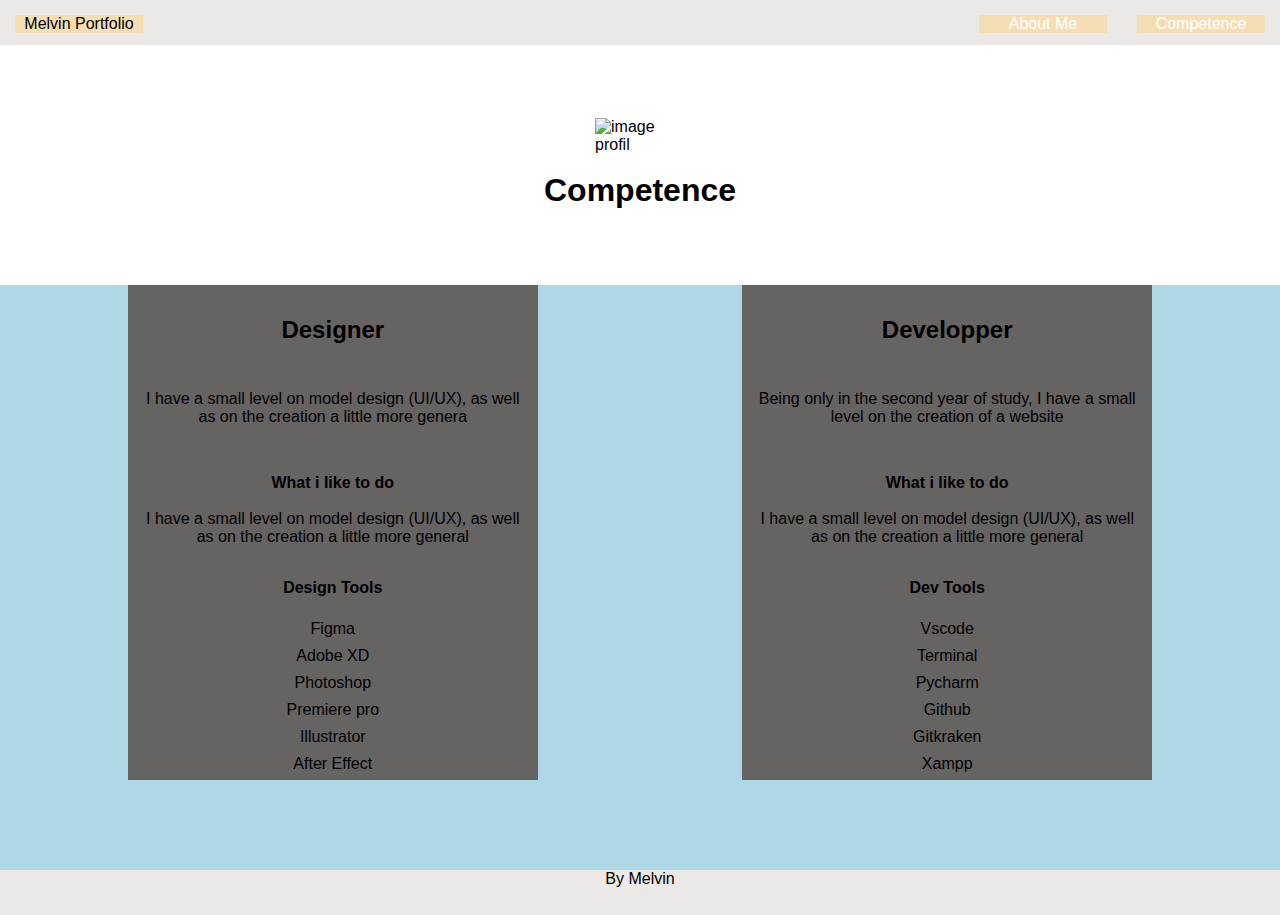
==== about-me.html @ 67180453 "Add gallery image" ====
<!DOCTYPE html>
<html lang="en">
<head>
    <meta charset="UTF-8">
    <meta http-equiv="X-UA-Compatible" content="IE=edge">
    <meta name="viewport" content="width=device-width, initial-scale=1.0">
    <link rel="stylesheet" href="style.css">
    <title>Document</title>
</head>
<body>
    <header>
        <nav>
            <div class="nav-left">
                <div class="burger home">
                    <a href="index.html">Melvin Portfolio</a>
                </div>
            </div>
            <div class="nav-right">
                <div class="burger">
                    <a href="about-me.html">About Me</a>
                </div>
                <div class="burger">
                    <a href="work.html">Competence</a>
                </div>
            </div>
        </nav>
    </header>
    
    <div class="container_profil">
        <img class="profil-picture" src="/image/programmer.png" alt="image profil ">
        <h1>Competence</h1>
    </div>
    <section>
       <div class="container-competence">
            <div class="designer">
                <div class="title-designer">
                    <h2>Designer</h2>
                </div>
                <div class="desc">
                    <p>
                        I have a small level on model design (UI/UX), 
                        as well as on the creation a little more genera
                    </p>
                </div>
                <div class="desc">
                    <h4 style="margin-bottom: 2vh;">What i like to do</h4>
                    <p>
                        I have a small level on model design (UI/UX), 
                        as well as on the creation a little more general
                    </p>
                </div>
                <div class="tools">
                    <h4 style="margin-bottom: 2vh;">Design Tools</h4>
                    <div class="tools-app">
                        <ul class="design-tools">Figma</ul>
                        <ul class="design-tools">Adobe XD</ul>
                        <ul class="design-tools">Photoshop</ul>
                        <ul class="design-tools">Premiere pro</ul>
                        <ul class="design-tools">Illustrator</ul>
                        <ul class="design-tools">After Effect</ul>
                    </div>
                </div>
           </div>
           <div class="developper">
                <div class="title-developper">
                    <h2>Developper</h2>
                    
                </div>
                <div class="desc">
                    <p>
                        Being only in the second year of study, 
                        I have a small level on the creation of a website
                    </p>
                </div>
                <div class="desc">
                    <h4 style="margin-bottom: 2vh;">What i like to do</h4>
                    <p>
                        I have a small level on model design (UI/UX), 
                        as well as on the creation a little more general
                    </p>
                </div>
                <div class="tools">
                    <h4 style="margin-bottom: 2vh;">Dev Tools</h4>
                    <div class="tools-app">
                        <ul class="design-tools">Vscode</ul>
                        <ul class="design-tools">Terminal</ul>
                        <ul class="design-tools">Pycharm</ul>
                        <ul class="design-tools">Github</ul>
                        <ul class="design-tools">Gitkraken</ul>
                        <ul class="design-tools">Xampp</ul>
                    </div>
                </div>
           </div>
       </div>
    </section>
    <footer>
        <div class="social-media">
            <p>By Melvin</p>
        </div>
    </footer>
</body>
</html>
---- style.css ----
section {
  margin: 0 auto;
  background: lightblue;
  display: grid;
  grid-template-columns: 10% 1fr 10%;
  grid-template-rows: repeat(2, 1fr);
}
section .item {
  height: 100%;
  border: 1px solid black;
  display: flex;
  justify-content: center;
  align-items: center;
  font-size: 24px;
  display: grid;
  grid-template-columns: 1fr;
  grid-template-rows: repeat(4, 1fr);
}

.items1 {
  grid-row: 1/3;
  grid-column: 2;
  background-color: red;
}
.items1 .container1 {
  width: 100%;
  height: 90vh;
}
.items1 .container1 h1 {
  text-align: center;
}
.items1 .container2 {
  width: 100%;
  height: 90vh;
}
.items1 .container2 h2 {
  text-align: center;
}
.items1 .container2 .title-myself {
  width: 100%;
  height: auto;
}
.items1 .container2 .desc-profil {
  height: auto;
  width: 100%;
  margin-top: 55px;
}
.items1 .container2 .desc-profil p {
  padding: 15px;
}

.items2 {
  grid-column: 1;
}

.items3 {
  grid-column: 3;
}

.items2, .items3 {
  grid-row: 1/4;
  background-color: white;
}

:root {
  --button-color: wheat;
  --main-color: rgb(235, 232, 232);
}

a {
  text-decoration: none;
}

* {
  padding: 0;
  margin: 0;
  font-family: sans-serif;
}

header {
  height: 5vh;
  width: 100%;
  margin-bottom: 15px;
  background-color: var(--main-color);
}
header nav {
  display: flex;
}
header nav .nav-right {
  width: 60%;
  display: flex;
  justify-content: end;
}
header nav .nav-left {
  width: 40%;
}
header nav .burger {
  display: block;
  text-align: center;
  width: 10vw;
  margin: 15px;
  background-color: var(--button-color);
}
header nav .burger a {
  color: white;
}
header nav .home a {
  color: #000;
}

footer {
  height: 5vh;
  width: 100%;
  background-color: var(--main-color);
}
footer p {
  text-align: center;
}

.container-competence {
  height: auto;
  grid-column: 2;
  grid-row: 1/-1;
  display: grid;
  grid-template-columns: repeat(5, 1fr);
  grid-template-rows: 55vh 10vh;
}
.container-competence .designer {
  height: 55vh;
  grid-row: 1;
  grid-column: 1/3;
  background-color: #666363;
  text-align: center;
}
.container-competence .desc {
  padding: 15px;
  margin-bottom: 2vh;
}
.container-competence .tools {
  height: auto;
}
.container-competence .tools .tools-app {
  display: flex;
  flex-direction: column;
}
.container-competence .tools .tools-app ul {
  margin: 0.5vh;
}
.container-competence .title-designer, .container-competence .title-developper {
  height: 10vh;
  display: flex;
  justify-content: center;
  align-items: center;
}
.container-competence .developper {
  height: 55vh;
  grid-row: 1;
  grid-column: 4/-1;
  background-color: #666363;
  text-align: center;
}

.container_profil {
  grid-row: 1;
  height: 25vh;
  width: 100%;
  display: flex;
  flex-direction: column;
  justify-content: center;
  align-items: center;
}
.container_profil h1 {
  padding: 2vh;
}
.container_profil img {
  width: 10vh;
}

.container-gallery {
  height: auto;
  grid-column: 2;
  grid-row: 1/-1;
  display: grid;
  grid-template-columns: repeat(3, 1fr);
  grid-template-rows: 1fr 1fr;
  gap: 20px;
}
.container-gallery .gallery {
  height: 20vh;
  width: 100%;
}
.container-gallery .gallery .image1 {
  width: 100%;
  height: 20vh;
  grid-column: 1;
  grid-row: 1;
  background-color: beige;
}

/*# sourceMappingURL=style.css.map */
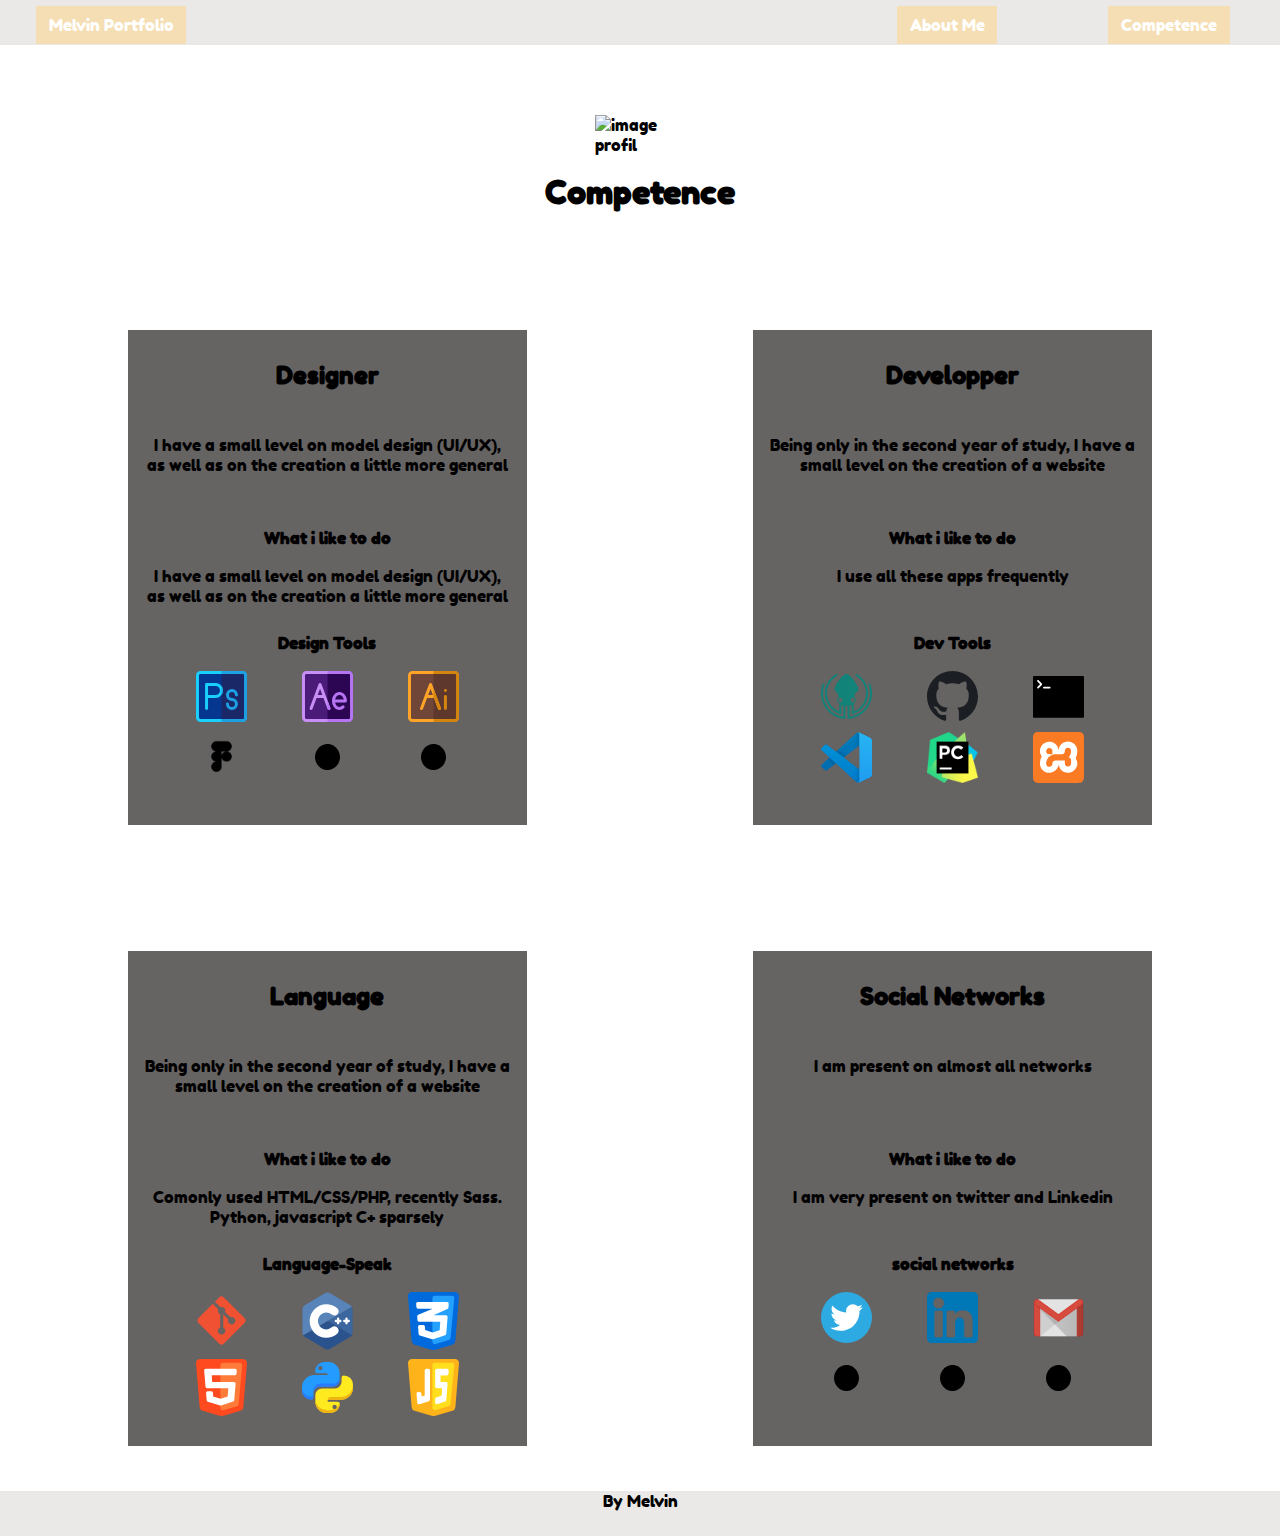
==== commit d47b9afa: "Add Logo, Update all pages, fix responsives" ====
--- a/about-me.html
+++ b/about-me.html
@@ -10,20 +10,17 @@
 <body>
     <header>
         <nav>
-            <div class="nav-left">
-                <div class="burger home">
-                    <a href="index.html">Melvin Portfolio</a>
-                </div>
-            </div>
-            <div class="nav-right">
-                <div class="burger">
-                    <a href="about-me.html">About Me</a>
-                </div>
-                <div class="burger">
-                    <a href="work.html">Competence</a>
-                </div>
-            </div>
-        </nav>
+            
+            <ul class="left">
+                <a href="index.html">Melvin Portfolio</a>
+            </ul>
+            <ul class="right">
+                <a href="about-me.html">About Me</a>
+            </ul>
+            <ul class="right1">
+                <a href="work.html">Competence</a>
+            </ul>
+    </nav>
     </header>
     
     <div class="container_profil">
@@ -39,7 +36,7 @@
                 <div class="desc">
                     <p>
                         I have a small level on model design (UI/UX), 
-                        as well as on the creation a little more genera
+                        as well as on the creation a little more general
                     </p>
                 </div>
                 <div class="desc">
@@ -51,16 +48,18 @@
                 </div>
                 <div class="tools">
                     <h4 style="margin-bottom: 2vh;">Design Tools</h4>
-                    <div class="tools-app">
-                        <ul class="design-tools">Figma</ul>
-                        <ul class="design-tools">Adobe XD</ul>
-                        <ul class="design-tools">Photoshop</ul>
-                        <ul class="design-tools">Premiere pro</ul>
-                        <ul class="design-tools">Illustrator</ul>
-                        <ul class="design-tools">After Effect</ul>
+                    <div class="logo">
+                        <span><a href="https://www.adobe.com/fr/products/photoshop.html"><img class="logo" src="/image/Photoshop.svg" alt="Photoshop" style="width: var(--logo-width)"></span></a>
+                        <span><a href="https://www.adobe.com/fr/products/aftereffects.html"><img class="logo" src="/image/After_effects.svg" alt="after effects" style="width:var(--logo-width)"></span></a>
+                        <span><a href="https://www.adobe.com/fr/products/illustrator.html"><img class="logo" src="/image//Illustrator.svg" alt="illustrator" style="width:var(--logo-width)"></span></a>
+                        <span><a href="https://www.figma.com/"><img class="logo" src="/image/4923032_figma_icon.png" alt="figma" style="width:var(--logo-width)"></span></a>
+                        <span><a href="#"><img class="logo" src="/image/black.svg" alt="nothing" style="width:var(--black-width)"></span></a>
+                        <span><a href="#"><img class="logo" src="/image/black.svg" alt="nothing" style="width: var(--black-width)"></span></a>
                     </div>
                 </div>
            </div>
+
+
            <div class="developper">
                 <div class="title-developper">
                     <h2>Developper</h2>
@@ -75,22 +74,83 @@
                 <div class="desc">
                     <h4 style="margin-bottom: 2vh;">What i like to do</h4>
                     <p>
-                        I have a small level on model design (UI/UX), 
-                        as well as on the creation a little more general
+                        I use all these apps frequently
+
                     </p>
                 </div>
                 <div class="tools">
                     <h4 style="margin-bottom: 2vh;">Dev Tools</h4>
-                    <div class="tools-app">
-                        <ul class="design-tools">Vscode</ul>
-                        <ul class="design-tools">Terminal</ul>
-                        <ul class="design-tools">Pycharm</ul>
-                        <ul class="design-tools">Github</ul>
-                        <ul class="design-tools">Gitkraken</ul>
-                        <ul class="design-tools">Xampp</ul>
+                    <div class="logo">
+                        <span><a href="https://www.gitkraken.com/"><img class="logo" src="/image/gitkraken.svg" alt="gitkraken" style="width: var(--logo-width)"></span></a>
+                        <span><a href="https://github.com/MeliMel00"><img class="logo" src="/image/Octicons-mark-github.svg" alt="github" style="width:var(--logo-width)"></span></a>
+                        <span><a href="#"><img class="logo" src="/image/terminal-1.svg" alt="terminal commande" style="width:var(--logo-width)"></span></a>
+                        <span><a href="https://code.visualstudio.com/"><img class="logo" src="/image/Vs_code.svg" alt="vscode" style="width:var(--logo-width)"></span></a>
+                        <span><a href="https://www.jetbrains.com/fr-fr/pycharm/"><img class="logo" src="/image/pngegg (2).png" alt="pycharm" style="width:var(--logo-width)"></span></a>
+                        <span><a href="https://www.apachefriends.org/fr/index.html"><img class="logo" src="/image/xampp.svg" alt="xampp" style="width: var(--logo-width)"></span></a>
                     </div>
                 </div>
            </div>
+
+
+           <div class="language">
+                <div class="title-language">
+                    <h2>Language</h2>
+                
+                </div>
+                <div class="desc">
+                    <p>
+                        Being only in the second year of study, 
+                        I have a small level on the creation of a website
+                    </p>
+                </div>
+                <div class="desc">
+                    <h4 style="margin-bottom: 2vh;">What i like to do</h4>
+                    <p>
+                        Comonly used HTML/CSS/PHP, recently Sass. Python, javascript
+                        C+ sparsely
+                    </p>
+                </div>
+                <div class="lang">
+                    <h4 style="margin-bottom: 2vh;">Language-Speak</h4>
+                    <div class="logo">
+                        <span><a href="https://git-scm.com/"><img class="logo" src="/image/Git.svg" alt="git" style="width: var(--logo-width)"></span></a>
+                        <span><a href="https://openclassrooms.com/fr/courses/1894236-programmez-avec-le-langage-c"><img class="logo" src="/image/Cpp.svg" alt="c++" style="width:var(--logo-width)"></span></a>
+                        <span><a href="https://developer.mozilla.org/fr/docs/Web/CSS"><img class="logo" src="/image/Css.svg" alt="css" style="width:var(--logo-width)"></span></a>
+                        <span><a href="https://developer.mozilla.org/fr/docs/Web/HTML"><img class="logo" src="/image/Html.svg" alt="html" style="width:var(--logo-width)"></span></a>
+                        <span><a href="https://www.python.org/"><img class="logo" src="/image/Python.svg" alt="pyhton" style="width:var(--logo-width)"></span></a>
+                        <span><a href="https://developer.mozilla.org/fr/docs/Web/JavaScript"><img class="logo" src="/image/Javascript.svg" alt="javascript" style="width: var(--logo-width)"></span></a>
+                    </div>
+                </div>
+            </div>
+
+            <div class="social-network">
+                <div class="title-sn">
+                    <h2>Social Networks</h2>
+                
+                </div>
+                <div class="desc">
+                    <p>
+                        I am present on almost all networks<br>
+                    </p>
+                </div>
+                <div class="desc">
+                    <h4 style="margin-bottom: 2vh;">What i like to do</h4>
+                    <p>
+                        I am very present on twitter and Linkedin<br>
+                    </p>
+                </div>
+                <div class="network">
+                    <h4 style="margin-bottom: 2vh;">social networks</h4>
+                    <div class="logo">
+                        <span><a href="https://twitter.com/"><img class="logo" src="/image/twitter-icon.svg" alt="twitter" style="width: var(--logo-width)"></span></a>
+                        <span><a href="https://fr.linkedin.com/in/melvin-chevallier-5460271b9"><img class="logo" src="/image/linkedin.png" alt="linkedin" style="width:var(--logo-width)"></span></a>
+                        <span><a href="mailto: melvin.chevallier@edu.devinci.fr "><img class="logo" src="/image/gmail.png" alt="email" style="width:var(--logo-width)"></span></a>
+                        <span><a href=""><img class="logo" src="/image/black.svg" alt="nothing" style="width:var(--black-width)"></span></a>
+                        <span><a href=""><img class="logo" src="/image/black.svg" alt="nothing" style="width:var(--black-width)"></span></a>
+                        <span><a href=""><img class="logo" src="/image/black.svg" alt="nothing" style="width: var(--black-width)"></span></a>
+                    </div>
+                </div>
+            </div>
        </div>
     </section>
     <footer>
@@ -98,5 +158,8 @@
             <p>By Melvin</p>
         </div>
     </footer>
+    
+    <script src="js/jquery-3.4.1.min.js"></script>
+    <script src="monscript.js"></script>
 </body>
 </html>--- a/style.css
+++ b/style.css
@@ -1,9 +1,11 @@
 section {
+  padding-top: 5vh;
+  padding-bottom: 5vh;
   margin: 0 auto;
-  background: lightblue;
-  display: grid;
+  display: grid;
+  min-height: 55vh;
   grid-template-columns: 10% 1fr 10%;
-  grid-template-rows: repeat(2, 1fr);
+  grid-template-rows: auto;
 }
 section .item {
   height: 100%;
@@ -18,34 +20,45 @@
 }
 
 .items1 {
-  grid-row: 1/3;
+  grid-row: 1;
   grid-column: 2;
-  background-color: red;
+  background-color: #504949;
 }
 .items1 .container1 {
   width: 100%;
-  height: 90vh;
-}
-.items1 .container1 h1 {
-  text-align: center;
-}
-.items1 .container2 {
-  width: 100%;
-  height: 90vh;
-}
-.items1 .container2 h2 {
-  text-align: center;
-}
-.items1 .container2 .title-myself {
+  height: 80vh;
+  display: grid;
+  grid-template-columns: repeat(5, 1fr);
+  grid-template-rows: auto;
+}
+.items1 .container1 .title, .items1 .container1 .title-myself, .items1 .container1 .desc-profil {
+  grid-column: 2/5;
+}
+.items1 .container1 .title {
+  height: 10vh;
+  margin-top: 10vh;
+  grid-row: 1;
+}
+.items1 .container1 .title h1 {
+  text-align: center;
+  font-size: 4vh;
+}
+.items1 .container1 h2 {
+  text-align: center;
+  font-size: 2.5vh;
+}
+.items1 .container1 .title-myself {
+  grid-row: 2;
   width: 100%;
   height: auto;
 }
-.items1 .container2 .desc-profil {
+.items1 .container1 .desc-profil {
   height: auto;
   width: 100%;
   margin-top: 55px;
-}
-.items1 .container2 .desc-profil p {
+  grid-row: 3;
+}
+.items1 .container1 .desc-profil p {
   padding: 15px;
 }
 
@@ -62,21 +75,41 @@
   background-color: white;
 }
 
+@media screen and (max-width: 800px) {
+  .items1 {
+    grid-template-columns: 1fr;
+  }
+  .items1 .container1 {
+    grid-template-columns: 1fr;
+  }
+}
 :root {
   --button-color: wheat;
   --main-color: rgb(235, 232, 232);
+  --logo-width: 4vw;
+  --black-width: 2vw;
 }
 
 a {
   text-decoration: none;
 }
 
+@font-face {
+  font-family: Fredoka;
+  src: url(fredokaone-regular-webfont.woff);
+}
 * {
   padding: 0;
   margin: 0;
-  font-family: sans-serif;
-}
-
+  font-family: Fredoka;
+}
+
+@media screen and (max-width: 800px) {
+  :root {
+    --logo-width: 15vw;
+    --black-width: 8vw ;
+  }
+}
 header {
   height: 5vh;
   width: 100%;
@@ -84,28 +117,52 @@
   background-color: var(--main-color);
 }
 header nav {
-  display: flex;
-}
-header nav .nav-right {
-  width: 60%;
-  display: flex;
-  justify-content: end;
-}
-header nav .nav-left {
-  width: 40%;
-}
-header nav .burger {
+  display: grid;
+  grid-template-columns: repeat(5, 1fr);
+  grid-template-rows: 5vh;
+  flex-direction: row;
+  text-align: center;
+}
+header nav .right {
+  grid-column: 5;
+}
+header nav .right1 {
+  grid-column: -1;
+}
+header nav .left {
+  grid-column: 1;
+}
+header nav ul {
   display: block;
   text-align: center;
-  width: 10vw;
+  width: 15vw;
   margin: 15px;
+}
+header nav ul a {
+  color: white;
+  padding: 1vh 1vw 1vh 1vw;
   background-color: var(--button-color);
-}
-header nav .burger a {
-  color: white;
 }
 header nav .home a {
   color: #000;
+}
+@media screen and (max-width: 800px) {
+  header .section {
+    min-height: 25vh;
+  }
+  header nav {
+    font-size: 1.05vh;
+    display: inline-block;
+    grid-template-columns: 1fr;
+    width: 100%;
+  }
+  header nav ul {
+    display: inline-block;
+    width: 22vw;
+  }
+  header nav .left, header nav .right, header nav .right1 {
+    grid-column: 1;
+  }
 }
 
 footer {
@@ -124,42 +181,92 @@
   display: grid;
   grid-template-columns: repeat(5, 1fr);
   grid-template-rows: 55vh 10vh;
+  gap: 2vh;
+}
+.container-competence .designer, .container-competence .developper, .container-competence .language, .container-competence .social-network {
+  height: 55vh;
+  background-color: #666363;
+  text-align: center;
 }
 .container-competence .designer {
-  height: 55vh;
   grid-row: 1;
   grid-column: 1/3;
-  background-color: #666363;
-  text-align: center;
 }
 .container-competence .desc {
   padding: 15px;
   margin-bottom: 2vh;
-}
-.container-competence .tools {
+  height: 5vh;
+}
+.container-competence .social-network {
+  grid-row: 3;
+  grid-column: 4/-1;
+}
+.container-competence .language {
+  grid-row: 3;
+  grid-column: 1/3;
+}
+.container-competence .tools, .container-competence .lang, .container-competence .network {
   height: auto;
-}
-.container-competence .tools .tools-app {
-  display: flex;
-  flex-direction: column;
-}
-.container-competence .tools .tools-app ul {
-  margin: 0.5vh;
-}
-.container-competence .title-designer, .container-competence .title-developper {
+  margin: 5vh;
+}
+.container-competence .tools .logo, .container-competence .lang .logo, .container-competence .network .logo {
+  display: grid;
+  grid-template-columns: repeat(3, 1fr);
+  grid-template-rows: 1fr 1fr;
+  gap: 1vh;
+}
+.container-competence .tools .logo span, .container-competence .lang .logo span, .container-competence .network .logo span {
+  display: flex;
+  justify-content: center;
+  align-items: center;
+}
+.container-competence .tools .logo span h3, .container-competence .lang .logo span h3, .container-competence .network .logo span h3 {
+  display: none;
+}
+.container-competence .tools .logo span :hover, .container-competence .lang .logo span :hover, .container-competence .network .logo span :hover {
+  opacity: 0.8;
+}
+.container-competence .title-designer, .container-competence .title-developper, .container-competence .title-language, .container-competence .title-sn {
   height: 10vh;
   display: flex;
   justify-content: center;
   align-items: center;
 }
 .container-competence .developper {
-  height: 55vh;
   grid-row: 1;
   grid-column: 4/-1;
-  background-color: #666363;
-  text-align: center;
-}
-
+}
+
+@media screen and (max-width: 800px) {
+  section {
+    grid-template-columns: 1fr;
+    grid-template-rows: 1fr;
+  }
+
+  .container-competence {
+    grid-template-columns: 1fr;
+    grid-template-rows: repeat(4, 1fr);
+    grid-column: 1;
+    grid-row: 1;
+    gap: 5vh;
+  }
+  .container-competence .designer, .container-competence .developper, .container-competence .language, .container-competence .social-network {
+    height: 65vh;
+    grid-column: 1;
+  }
+  .container-competence .designer {
+    grid-row: 1;
+  }
+  .container-competence .developper {
+    grid-row: 2;
+  }
+  .container-competence .language {
+    grid-row: 3;
+  }
+  .container-competence .social-network {
+    grid-row: 4;
+  }
+}
 .container_profil {
   grid-row: 1;
   height: 25vh;
@@ -178,6 +285,7 @@
 
 .container-gallery {
   height: auto;
+  width: 100%;
   grid-column: 2;
   grid-row: 1/-1;
   display: grid;
@@ -185,16 +293,144 @@
   grid-template-rows: 1fr 1fr;
   gap: 20px;
 }
-.container-gallery .gallery {
+.container-gallery .image {
+  width: 100%;
   height: 20vh;
-  width: 100%;
-}
-.container-gallery .gallery .image1 {
-  width: 100%;
+  background-size: cover;
+  background-position: center;
+}
+.container-gallery .image h2 {
+  color: lavender;
   height: 20vh;
-  grid-column: 1;
-  grid-row: 1;
-  background-color: beige;
+  display: flex;
+  justify-content: center;
+  align-items: center;
+  opacity: 0;
+}
+.container-gallery :hover {
+  opacity: 1;
+  background-position: center;
+}
+.container-gallery :hover h2 {
+  opacity: 1;
+  transition: opacity 2s;
+}
+
+@media screen and (max-width: 800px) {
+  section {
+    padding-top: 2vh;
+    padding-bottom: 2vh;
+  }
+  section .container-gallery {
+    grid-column: 1;
+    grid-row: 1;
+    grid-template-columns: 1fr;
+    width: 95%;
+    margin-right: auto;
+    margin-left: auto;
+  }
+}
+.work1 {
+  background-image: url(/image/7789143818_qui-chevauchera-les-dragons-de-daenerys-a-ses-cotes.jpg);
+}
+
+.work2 {
+  background-image: url(/image/7789143818_qui-chevauchera-les-dragons-de-daenerys-a-ses-cotes.jpg);
+}
+
+.work2 {
+  background-image: url(/image/7789143818_qui-chevauchera-les-dragons-de-daenerys-a-ses-cotes.jpg);
+}
+
+.work3 {
+  background-image: url(/image/7789143818_qui-chevauchera-les-dragons-de-daenerys-a-ses-cotes.jpg);
+}
+
+.work4 {
+  background-image: url(/image/7789143818_qui-chevauchera-les-dragons-de-daenerys-a-ses-cotes.jpg);
+}
+
+.work5 {
+  background-image: url(/image/7789143818_qui-chevauchera-les-dragons-de-daenerys-a-ses-cotes.jpg);
+}
+
+.work6 {
+  background-image: url(/image/7789143818_qui-chevauchera-les-dragons-de-daenerys-a-ses-cotes.jpg);
+}
+
+.gallery-info {
+  grid-template-columns: repeat(5, 1fr);
+  grid-template-rows: repeat(2, 1fr) 35vh;
+}
+.gallery-info .iwork1 {
+  width: 50%;
+  grid-column: 1/3;
+  grid-row: 1;
+  margin-top: 25px;
+}
+.gallery-info .title-project {
+  display: flex;
+  justify-content: center;
+  align-items: center;
+  color: wheat;
+  grid-column: 3/-1;
+}
+.gallery-info .user-info {
+  grid-column: 1/3;
+  grid-row: 2;
+  display: flex;
+  flex-direction: column;
+  justify-content: center;
+}
+.gallery-info .project-info {
+  grid-row: 3;
+  grid-column: 1/3;
+  grid-template-columns: repeat(5, 1fr);
+  grid-template-rows: repeat(3, 1fr);
+  justify-content: center;
+  gap: 15px;
+}
+.gallery-info .desc-project {
+  grid-column: 3/-1;
+  grid-row: 2/-1;
+}
+.gallery-info .space {
+  grid-column: 3/-1;
+  height: 5vh;
+}
+
+@media screen and (max-width: 800px) {
+  .gallery-info {
+    grid-template-columns: 1fr;
+    grid-template-rows: auto;
+  }
+  .gallery-info .title-project, .gallery-info .iwork1, .gallery-info .user-info, .gallery-info .project-info, .gallery-info .desc-project {
+    grid-column: 1;
+  }
+  .gallery-info .title-project {
+    grid-row: 1;
+  }
+  .gallery-info .iwork1 {
+    grid-row: 2;
+  }
+  .gallery-info .user-info {
+    grid-row: 3;
+  }
+  .gallery-info .project-info {
+    grid-row: 4;
+    grid-template-rows: 1fr 1fr;
+  }
+  .gallery-info .project-info h3 {
+    grid-row: 1;
+  }
+  .gallery-info .project-info .logo-info {
+    grid-row: 2;
+    display: flex;
+    flex-direction: row;
+  }
+  .gallery-info .desc-project {
+    grid-row: 5;
+  }
 }
 
 /*# sourceMappingURL=style.css.map */
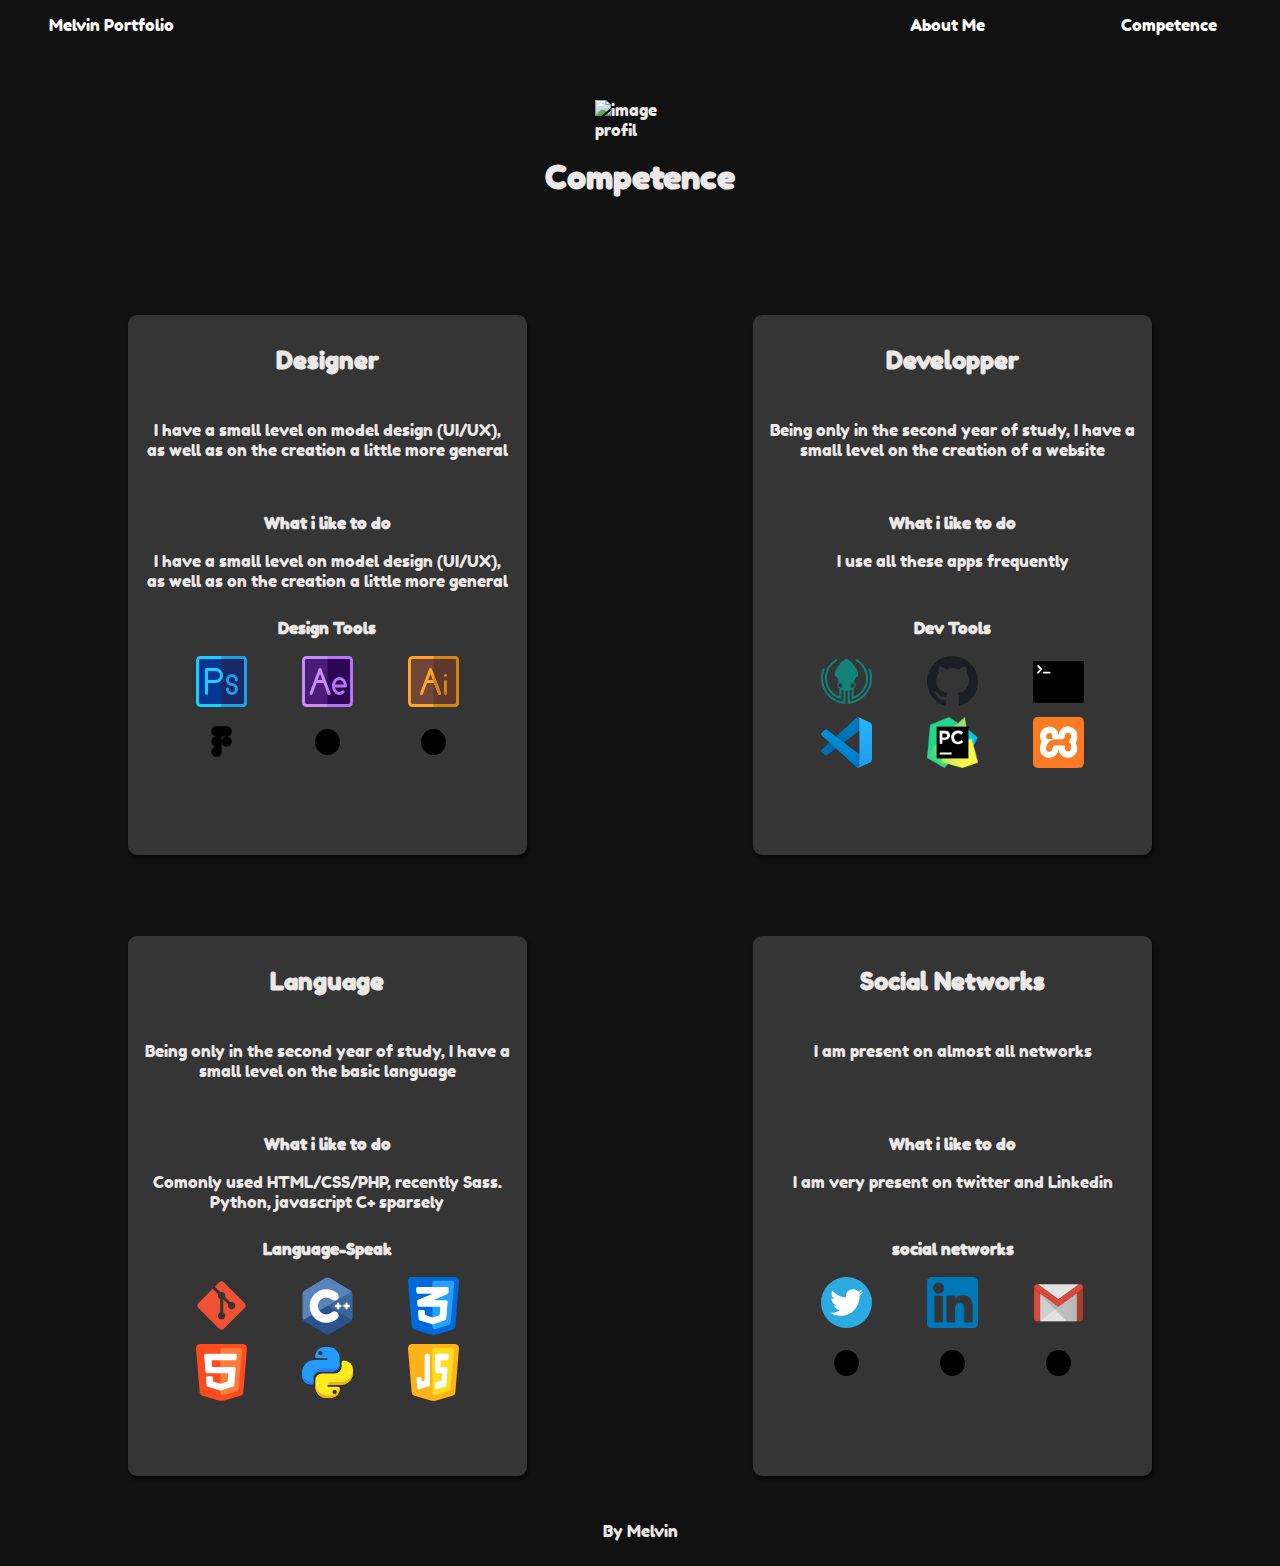
==== commit 4e3bc7aa: "Fix font/background, first final version" ====
--- a/about-me.html
+++ b/about-me.html
@@ -100,7 +100,7 @@
                 <div class="desc">
                     <p>
                         Being only in the second year of study, 
-                        I have a small level on the creation of a website
+                        I have a small level on the basic language
                     </p>
                 </div>
                 <div class="desc">
@@ -158,8 +158,5 @@
             <p>By Melvin</p>
         </div>
     </footer>
-    
-    <script src="js/jquery-3.4.1.min.js"></script>
-    <script src="monscript.js"></script>
 </body>
 </html>--- a/style.css
+++ b/style.css
@@ -1,3 +1,8 @@
+.moutain-image {
+  animation-duration: 3s;
+  animation-name: slidein;
+}
+
 section {
   padding-top: 5vh;
   padding-bottom: 5vh;
@@ -6,6 +11,7 @@
   min-height: 55vh;
   grid-template-columns: 10% 1fr 10%;
   grid-template-rows: auto;
+  background-color: var(--background-color);
 }
 section .item {
   height: 100%;
@@ -22,7 +28,7 @@
 .items1 {
   grid-row: 1;
   grid-column: 2;
-  background-color: #504949;
+  color: var(--main-color);
 }
 .items1 .container1 {
   width: 100%;
@@ -30,6 +36,14 @@
   display: grid;
   grid-template-columns: repeat(5, 1fr);
   grid-template-rows: auto;
+}
+.items1 .container1 .moutain-image {
+  width: 100%;
+  height: 15vh;
+  grid-column: 2/5;
+  grid-row: 2;
+  background-size: 120vh;
+  background-position: center;
 }
 .items1 .container1 .title, .items1 .container1 .title-myself, .items1 .container1 .desc-profil {
   grid-column: 2/5;
@@ -47,27 +61,13 @@
   text-align: center;
   font-size: 2.5vh;
 }
-.items1 .container1 .title-myself {
-  grid-row: 2;
-  width: 100%;
-  height: auto;
-}
 .items1 .container1 .desc-profil {
   height: auto;
   width: 100%;
-  margin-top: 55px;
   grid-row: 3;
 }
 .items1 .container1 .desc-profil p {
   padding: 15px;
-}
-
-.items2 {
-  grid-column: 1;
-}
-
-.items3 {
-  grid-column: 3;
 }
 
 .items2, .items3 {
@@ -76,16 +76,27 @@
 }
 
 @media screen and (max-width: 800px) {
+  section {
+    min-height: 100vh;
+    grid-template-columns: 1fr;
+  }
+
   .items1 {
     grid-template-columns: 1fr;
   }
   .items1 .container1 {
     grid-template-columns: 1fr;
+  }
+}
+@media screen and (max-width: 300px) {
+  section {
+    min-height: 155vh;
   }
 }
 :root {
   --button-color: wheat;
   --main-color: rgb(235, 232, 232);
+  --background-color: rgba(0, 0, 0, 0.932);
   --logo-width: 4vw;
   --black-width: 2vw;
 }
@@ -113,8 +124,6 @@
 header {
   height: 5vh;
   width: 100%;
-  margin-bottom: 15px;
-  background-color: var(--main-color);
 }
 header nav {
   display: grid;
@@ -122,6 +131,7 @@
   grid-template-rows: 5vh;
   flex-direction: row;
   text-align: center;
+  background-color: var(--background-color);
 }
 header nav .right {
   grid-column: 5;
@@ -137,14 +147,15 @@
   text-align: center;
   width: 15vw;
   margin: 15px;
+}
+header nav ul :hover {
+  background-color: var(--main-color);
+  color: var(--background-color);
+  box-shadow: 1.6px 3.2px 3.2px rgba(0, 0, 0, 0.45);
 }
 header nav ul a {
   color: white;
   padding: 1vh 1vw 1vh 1vw;
-  background-color: var(--button-color);
-}
-header nav .home a {
-  color: #000;
 }
 @media screen and (max-width: 800px) {
   header .section {
@@ -168,10 +179,29 @@
 footer {
   height: 5vh;
   width: 100%;
-  background-color: var(--main-color);
+  background-color: var(--background-color);
 }
 footer p {
   text-align: center;
+  color: var(--main-color);
+}
+
+.container_profil {
+  grid-row: 1;
+  height: 25vh;
+  width: 100%;
+  display: flex;
+  flex-direction: column;
+  justify-content: center;
+  align-items: center;
+  background-color: var(--background-color);
+  color: var(--main-color);
+}
+.container_profil h1 {
+  padding: 2vh;
+}
+.container_profil img {
+  width: 10vh;
 }
 
 .container-competence {
@@ -184,9 +214,12 @@
   gap: 2vh;
 }
 .container-competence .designer, .container-competence .developper, .container-competence .language, .container-competence .social-network {
-  height: 55vh;
-  background-color: #666363;
-  text-align: center;
+  height: 60vh;
+  background-color: #353535;
+  text-align: center;
+  border-radius: 1vh;
+  color: var(--main-color);
+  box-shadow: 1.6px 3.2px 3.2px rgba(0, 0, 0, 0.45);
 }
 .container-competence .designer {
   grid-row: 1;
@@ -267,22 +300,6 @@
     grid-row: 4;
   }
 }
-.container_profil {
-  grid-row: 1;
-  height: 25vh;
-  width: 100%;
-  display: flex;
-  flex-direction: column;
-  justify-content: center;
-  align-items: center;
-}
-.container_profil h1 {
-  padding: 2vh;
-}
-.container_profil img {
-  width: 10vh;
-}
-
 .container-gallery {
   height: auto;
   width: 100%;
@@ -331,31 +348,35 @@
   }
 }
 .work1 {
-  background-image: url(/image/7789143818_qui-chevauchera-les-dragons-de-daenerys-a-ses-cotes.jpg);
+  background-color: #979797;
 }
 
 .work2 {
-  background-image: url(/image/7789143818_qui-chevauchera-les-dragons-de-daenerys-a-ses-cotes.jpg);
+  background-color: #979797;
 }
 
 .work2 {
-  background-image: url(/image/7789143818_qui-chevauchera-les-dragons-de-daenerys-a-ses-cotes.jpg);
+  background-color: #979797;
 }
 
 .work3 {
-  background-image: url(/image/7789143818_qui-chevauchera-les-dragons-de-daenerys-a-ses-cotes.jpg);
+  background-color: #979797;
 }
 
 .work4 {
-  background-image: url(/image/7789143818_qui-chevauchera-les-dragons-de-daenerys-a-ses-cotes.jpg);
+  background-color: #979797;
 }
 
 .work5 {
-  background-image: url(/image/7789143818_qui-chevauchera-les-dragons-de-daenerys-a-ses-cotes.jpg);
+  background-color: #979797;
 }
 
 .work6 {
-  background-image: url(/image/7789143818_qui-chevauchera-les-dragons-de-daenerys-a-ses-cotes.jpg);
+  background-color: #979797;
+}
+
+.moutain-image {
+  background-image: url(/image/montaigne.SVG\).svg);
 }
 
 .gallery-info {
@@ -372,7 +393,7 @@
   display: flex;
   justify-content: center;
   align-items: center;
-  color: wheat;
+  color: var(--main-color);
   grid-column: 3/-1;
 }
 .gallery-info .user-info {
@@ -381,6 +402,7 @@
   display: flex;
   flex-direction: column;
   justify-content: center;
+  color: var(--main-color);
 }
 .gallery-info .project-info {
   grid-row: 3;
@@ -388,11 +410,15 @@
   grid-template-columns: repeat(5, 1fr);
   grid-template-rows: repeat(3, 1fr);
   justify-content: center;
-  gap: 15px;
+  color: var(--main-color);
+}
+.gallery-info .project-info ul {
+  margin: 15px;
 }
 .gallery-info .desc-project {
   grid-column: 3/-1;
   grid-row: 2/-1;
+  color: var(--main-color);
 }
 .gallery-info .space {
   grid-column: 3/-1;
@@ -428,6 +454,9 @@
     display: flex;
     flex-direction: row;
   }
+  .gallery-info .project-info .logo-info img {
+    width: 10vw;
+  }
   .gallery-info .desc-project {
     grid-row: 5;
   }
